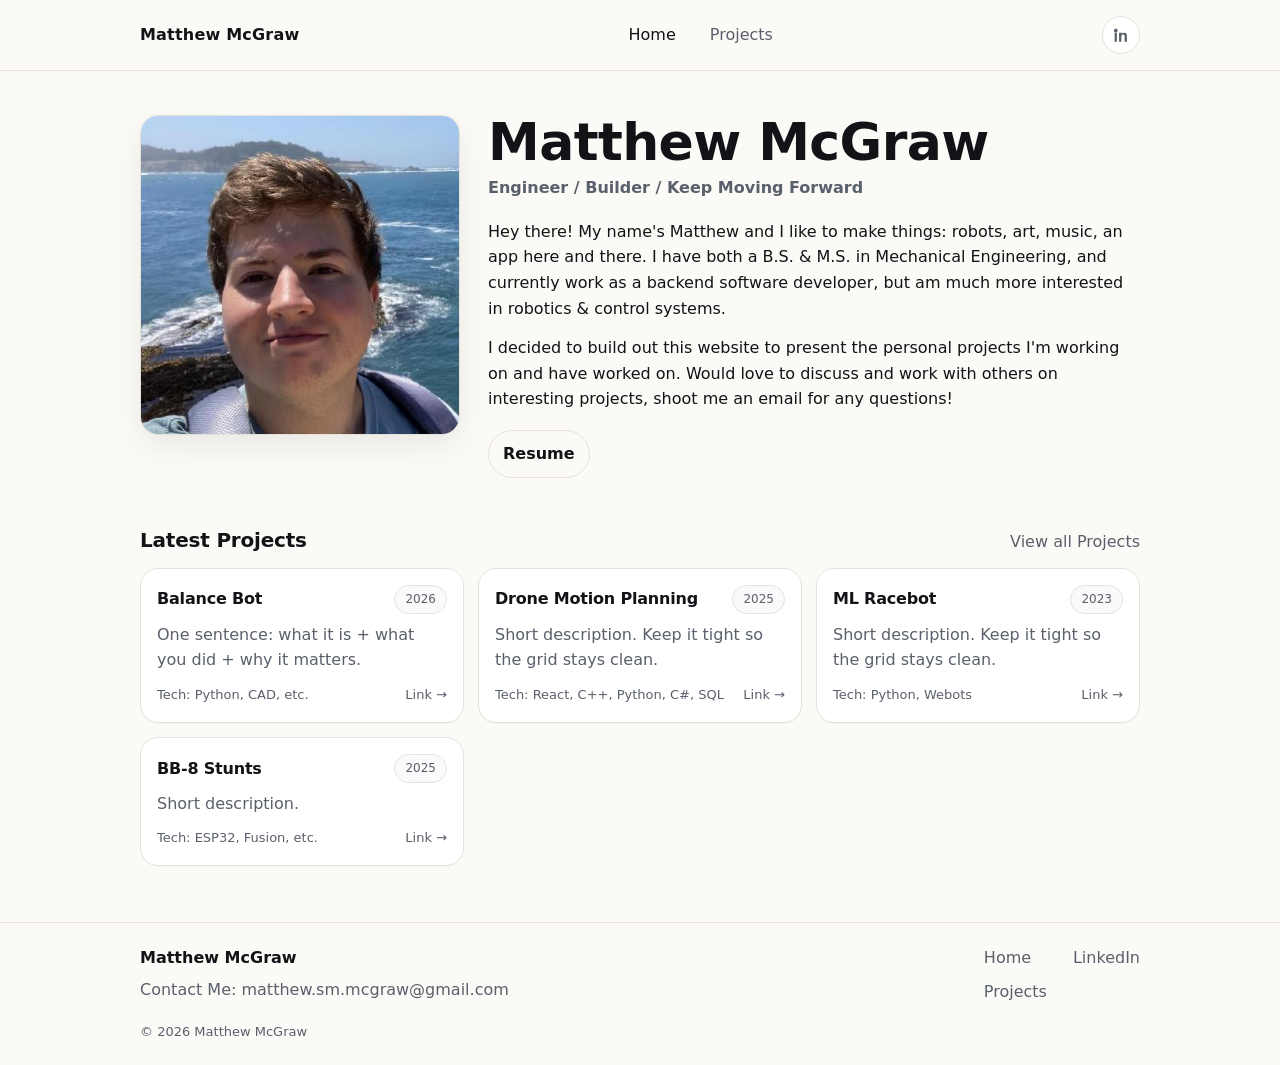
==== index.html @ 268a7ce0 "Update index.html" ====
<!doctype html>
<html lang="en">
<head>
  <meta charset="utf-8" />
  <meta name="viewport" content="width=device-width, initial-scale=1" />
  <title>Matthew McGraw — Portfolio</title>
  <meta name="description" content="Projects and write-ups by Matthew McGraw." />
  <link rel="stylesheet" href="/style.css" />
</head>

<body>
  <a class="skip-link" href="#content">Skip to Content</a>

  <header class="site-header">
    <div class="container header-inner">
      <a class="brand" href="/">Matthew McGraw</a>

      <nav class="nav">
        <a href="/" aria-current="page">Home</a>
        <a href="projects.html">Projects</a>
      </nav>

      <div class="social">
        <!-- Replace hrefs with yours -->
        <a class="icon-btn" href="https://www.linkedin.com/in/matthew-sm-mcgraw/" target="_blank" rel="noreferrer" aria-label="LinkedIn">
          <svg viewBox="0 0 24 24" aria-hidden="true"><path d="M4.98 3.5A2.5 2.5 0 1 1 5 8.5a2.5 2.5 0 0 1-.02-5ZM3.5 9h3v12h-3V9Zm7 0h2.9v1.64h.04c.4-.76 1.38-1.56 2.84-1.56 3.04 0 3.6 2 3.6 4.6V21h-3v-6.2c0-1.48-.03-3.38-2.06-3.38-2.06 0-2.38 1.6-2.38 3.27V21h-3V9Z"/></svg>
        </a>

      </div>
    </div>
  </header>

  <main id="content">
    <section class="hero">
      <div class="container hero-inner">
        <div class="hero-media">
          <!-- Put your image at /assets/portrait.jpg (or change the src) -->
          <img src="/assets/portrait.jpg" alt="Portrait of Matthew McGraw" loading="eager" />
        </div>

        <div class="hero-copy">
          <h1>Matthew McGraw</h1>
          <p class="kicker">Engineer / Builder / Keep Moving Forward</p>

          <p class="lede">
            Hey there! My name's Matthew and I like to make things: robots, art, music, an app
            here and there. I have both a B.S. & M.S. in Mechanical Engineering, and currently 
            work as a backend software developer, but am much more interested in robotics &
            control systems. 
          </p>

          <p class="lede">
            I decided to build out this website to present the personal projects I'm working on 
            and have worked on. Would love to discuss and work with others on interesting projects,
            shoot me an email for any questions!
          </p>

          <div class="cta-row">
            
            <a class="btn btn-ghost" href="/assets/Matthew-McGraw-Resume.pdf" target="_blank" rel="noreferrer">Resume</a>
          </div>
        </div>
      </div>
    </section>

    <section class="section">
      <div class="container section-head">
        <h2>Latest Projects</h2>
        <a class="text-link" href="projects.html">View all Projects</a>
      </div>

      <div class="container cards">
        <!-- Project card (duplicate as needed) -->
        <a class="card" href="https://github.com/" target="_blank" rel="noreferrer">
          <div class="card-top">
            <h3>Balance Bot</h3>
            <span class="pill">2026</span>
          </div>
          <p>One sentence: what it is + what you did + why it matters.</p>
          <div class="card-meta">
            <span>Tech: Python, CAD, etc.</span>
            <span>Link →</span>
          </div>
        </a>

        <a class="card" href="https://github.com/" target="_blank" rel="noreferrer">
          <div class="card-top">
            <h3>Drone Motion Planning</h3>
            <span class="pill">2025</span>
          </div>
          <p>Short description. Keep it tight so the grid stays clean.</p>
          <div class="card-meta">
            <span>Tech: React, C++, Python, C#, SQL</span>
            <span>Link →</span>
          </div>
        </a>
        
        <a class="card" href="projects/dl_racebot.html" target="_blank" rel="noreferrer">
          <div class="card-top">
            <h3>ML Racebot</h3>
            <span class="pill">2023</span>
          </div>
          <p>Short description. Keep it tight so the grid stays clean.</p>
          <div class="card-meta">
            <span>Tech: Python, Webots</span>
            <span>Link →</span>
          </div>
        </a>

        <a class="card" href="projects/bb8.html" target="_blank" rel="noreferrer">
          <div class="card-top">
            <h3>BB-8 Stunts</h3>
            <span class="pill">2025</span>
          </div>
          <p>Short description.</p>
          <div class="card-meta">
            <span>Tech: ESP32, Fusion, etc.</span>
            <span>Link →</span>
          </div>
        </a>
      </div>
    </section>

    <!-- <section class="section support">
      <div class="container support-inner">
        <h2>How to Support</h2>
        <p>
          Put your “support” blurb here (newsletter, GitHub sponsors, Patreon, hiring, collabs, etc.).
          Keep it friendly and direct.
        </p>
        <a class="btn" href="https://github.com/sponsors/" target="_blank" rel="noreferrer">Support / Sponsor</a>
      </div>
    </section> -->

    <footer class="site-footer">
      <div class="container footer-inner">
        <div class="footer-left">
          <p class="footer-title">Matthew McGraw</p>
          <p class="footer-sub">Contact Me: <a class="text-link" href="mailto:you@email.com">matthew.sm.mcgraw@gmail.com</a></p>
        </div>

        <div class="footer-right">
          <div class="footer-links">
            <a href="/">Home</a>
            <a href="projects.html">Projects</a>
          </div>
          <div class="footer-links">
            <a href="https://www.linkedin.com/in/matthew-sm-mcgraw/" target="_blank" rel="noreferrer">LinkedIn</a>
          </div>
        </div>
      </div>

      <div class="container footer-bottom">
        <span>© <span id="y"></span> Matthew McGraw</span>
      </div>
    </footer>
  </main>

  <script>
    document.getElementById("y").textContent = new Date().getFullYear();
  </script>
</body>
</html>
---- style.css ----
:root{
  --bg:#fbfaf7;
  --ink:#121316;
  --muted:#5a606b;
  --line:#e5e2da;
  --card:#ffffff;
  --shadow: 0 12px 30px rgba(0,0,0,.07);
  --radius: 18px;
}

*{ box-sizing:border-box; }
html,body{ margin:0; padding:0; }
body{
  font: 16px/1.6 ui-sans-serif, system-ui, -apple-system, Segoe UI, Roboto, Helvetica, Arial, "Apple Color Emoji","Segoe UI Emoji";
  color:var(--ink);
  background:var(--bg);
}

a{ color:inherit; text-decoration:none; }
img{ max-width:100%; display:block; }

.container{
  width:min(1040px, 100%);
  margin:0 auto;
  padding:0 20px;
}

.skip-link{
  position:absolute;
  left:-999px;
  top:10px;
  background:var(--ink);
  color:#fff;
  padding:10px 12px;
  border-radius:10px;
}
.skip-link:focus{ left:10px; z-index:999; }

.site-header{
  position:sticky;
  top:0;
  z-index:50;
  background: rgba(251,250,247,.86);
  backdrop-filter: blur(10px);
  border-bottom: 1px solid var(--line);
}

.header-inner{
  display:flex;
  align-items:center;
  justify-content:space-between;
  gap:16px;
  padding:14px 20px;
}

.brand{
  font-weight:650;
  letter-spacing:.2px;
}

.nav{
  display:flex;
  gap:14px;
  align-items:center;
}
.nav a{
  padding:8px 10px;
  border-radius:12px;
  color:var(--muted);
}
.nav a[aria-current="page"]{ color:var(--ink); }
.nav a:hover{ background:rgba(0,0,0,.04); color:var(--ink); }

.social{
  display:flex;
  gap:10px;
  align-items:center;
}
.icon-btn{
  width:38px;
  height:38px;
  border:1px solid var(--line);
  border-radius:999px;
  display:grid;
  place-items:center;
  background:var(--card);
}
.icon-btn svg{ width:18px; height:18px; fill: currentColor; color: var(--muted); }
.icon-btn:hover{
  box-shadow: var(--shadow);
  transform: translateY(-1px);
}
.icon-btn:hover svg{ color: var(--ink); }

.hero{
  padding:44px 0 10px;
}
.hero-inner{
  display:grid;
  grid-template-columns: 320px 1fr;
  gap:28px;
  align-items:start;
}

.hero-media{
  border-radius: var(--radius);
  overflow:hidden;
  border:1px solid var(--line);
  background: var(--card);
  box-shadow: var(--shadow);
}
.hero-media img{
  width:100%;
  height:auto;
}

.hero-copy h1{
  margin:0 0 6px;
  font-size: clamp(36px, 5vw, 52px);
  line-height:1.05;
  letter-spacing:-.6px;
}
.kicker{
  margin:0 0 18px;
  color:var(--muted);
  font-weight:600;
}
.lede{
  margin: 0 0 14px;
  color: var(--ink);
  max-width: 70ch;
}

.cta-row{
  display:flex;
  gap:12px;
  flex-wrap:wrap;
  margin-top: 18px;
}

.btn{
  display:inline-flex;
  align-items:center;
  justify-content:center;
  padding:10px 14px;
  border-radius:999px;
  border:1px solid var(--ink);
  background: var(--ink);
  color: #fff;
  font-weight:650;
}
.btn:hover{ transform: translateY(-1px); box-shadow: var(--shadow); }

.btn-ghost{
  background: transparent;
  color: var(--ink);
  border: 1px solid var(--line);
}
.btn-ghost:hover{ border-color: var(--ink); }

.section{
  padding: 26px 0 18px;
}

.section-head{
  display:flex;
  align-items:baseline;
  justify-content:space-between;
  gap:16px;
  margin-top: 10px;
  margin-bottom: 12px;
}

h2{
  margin:0;
  font-size: 20px;
  letter-spacing:-.2px;
}

.text-link{
  color: var(--muted);
  border-bottom: 1px solid transparent;
}
.text-link:hover{ color: var(--ink); border-bottom-color: var(--ink); }

.cards{
  display:grid;
  grid-template-columns: repeat(3, minmax(0, 1fr));
  gap:14px;
  padding-bottom: 8px;
}

.card{
  background: var(--card);
  border: 1px solid var(--line);
  border-radius: var(--radius);
  padding: 16px;
  box-shadow: 0 1px 0 rgba(0,0,0,.02);
}
.card:hover{
  box-shadow: var(--shadow);
  transform: translateY(-1px);
  border-color: rgba(18,19,22,.18);
}
.card-top{
  display:flex;
  align-items:center;
  justify-content:space-between;
  gap:10px;
}
.card h3{
  margin:0;
  font-size: 16px;
  letter-spacing:-.2px;
}
.card p{
  margin:8px 0 12px;
  color: var(--muted);
}
.card-meta{
  display:flex;
  align-items:center;
  justify-content:space-between;
  gap:12px;
  color: var(--muted);
  font-size: 13px;
}
.pill{
  font-size: 12px;
  color: var(--muted);
  border: 1px solid var(--line);
  padding: 4px 10px;
  border-radius: 999px;
  background: rgba(0,0,0,.02);
}

.support{
  padding-top: 16px;
}
.support-inner{
  background: var(--card);
  border: 1px solid var(--line);
  border-radius: calc(var(--radius) + 6px);
  padding: 22px;
  box-shadow: var(--shadow);
}
.support-inner p{ color: var(--muted); margin: 8px 0 14px; max-width: 75ch; }

.site-footer{
  margin-top: 30px;
  border-top: 1px solid var(--line);
  padding: 22px 0;
}
.footer-inner{
  display:flex;
  justify-content:space-between;
  gap:18px;
  flex-wrap:wrap;
}
.footer-title{ margin:0; font-weight:700; }
.footer-sub{ margin:6px 0 0; color: var(--muted); }

.footer-right{
  display:flex;
  gap:26px;
  flex-wrap:wrap;
}
.footer-links{
  display:flex;
  flex-direction:column;
  gap:8px;
  color: var(--muted);
}
.footer-links a:hover{ color: var(--ink); }

.footer-bottom{
  margin-top: 18px;
  color: var(--muted);
  font-size: 13px;
}

/* Responsive */
@media (max-width: 900px){
  .hero-inner{ grid-template-columns: 1fr; }
  .hero-media{ max-width: 420px; }
  .cards{ grid-template-columns: 1fr; }
  .nav{ display:none; } /* keeps header clean on mobile like many portfolio templates */
}
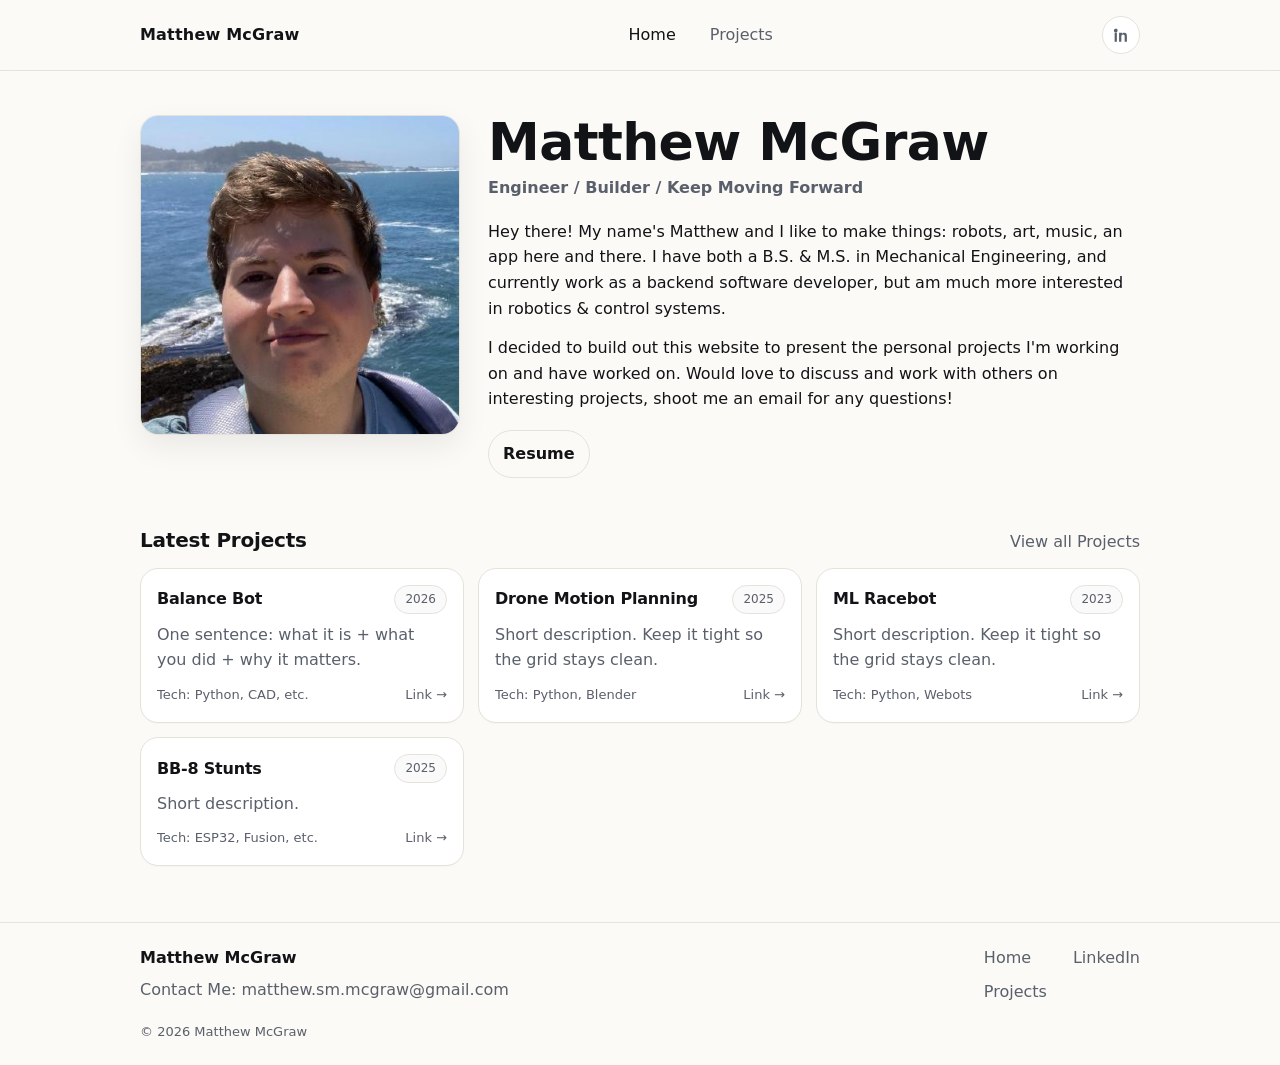
==== commit 67d83520: "Update index.html, add href to drone_mp.html" ====
--- a/index.html
+++ b/index.html
@@ -83,14 +83,14 @@
           </div>
         </a>
 
-        <a class="card" href="https://github.com/" target="_blank" rel="noreferrer">
+        <a class="card" href="projects/drone_mp.html" target="_blank" rel="noreferrer">
           <div class="card-top">
             <h3>Drone Motion Planning</h3>
             <span class="pill">2025</span>
           </div>
           <p>Short description. Keep it tight so the grid stays clean.</p>
           <div class="card-meta">
-            <span>Tech: React, C++, Python, C#, SQL</span>
+            <span>Tech: Python, Blender</span>
             <span>Link →</span>
           </div>
         </a>
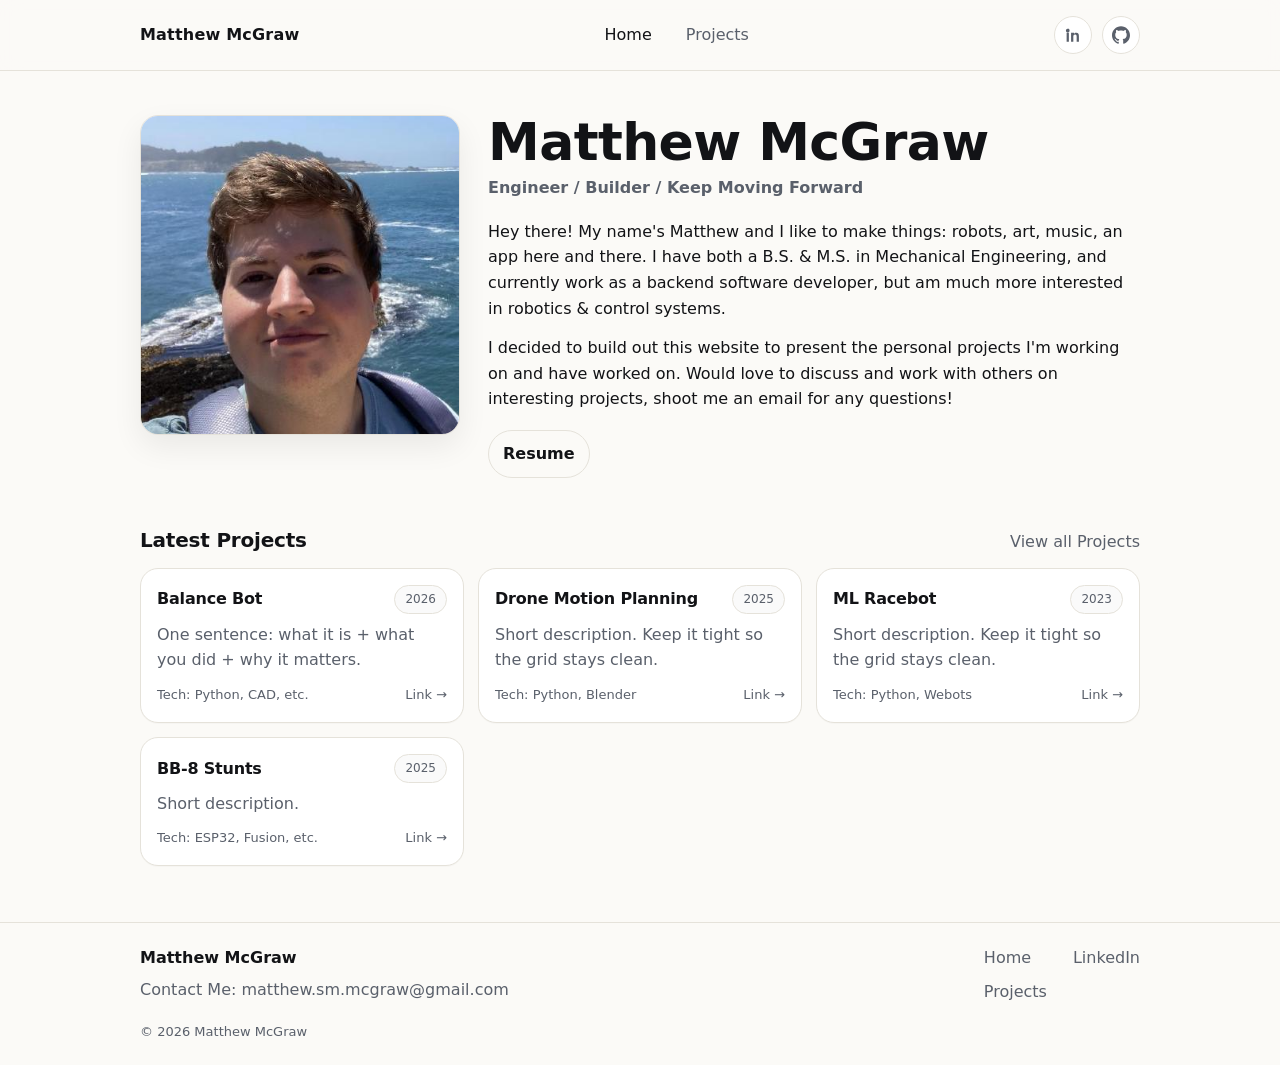
==== commit 6d7d3fde: "unifying header design" ====
--- a/index.html
+++ b/index.html
@@ -1,5 +1,6 @@
-<!doctype html>
+<!DOCTYPE html>
 <html lang="en">
+
 <head>
   <meta charset="utf-8" />
   <meta name="viewport" content="width=device-width, initial-scale=1" />
@@ -9,8 +10,6 @@
 </head>
 
 <body>
-  <a class="skip-link" href="#content">Skip to Content</a>
-
   <header class="site-header">
     <div class="container header-inner">
       <a class="brand" href="/">Matthew McGraw</a>
@@ -22,11 +21,23 @@
 
       <div class="social">
         <!-- Replace hrefs with yours -->
-        <a class="icon-btn" href="https://www.linkedin.com/in/matthew-sm-mcgraw/" target="_blank" rel="noreferrer" aria-label="LinkedIn">
-          <svg viewBox="0 0 24 24" aria-hidden="true"><path d="M4.98 3.5A2.5 2.5 0 1 1 5 8.5a2.5 2.5 0 0 1-.02-5ZM3.5 9h3v12h-3V9Zm7 0h2.9v1.64h.04c.4-.76 1.38-1.56 2.84-1.56 3.04 0 3.6 2 3.6 4.6V21h-3v-6.2c0-1.48-.03-3.38-2.06-3.38-2.06 0-2.38 1.6-2.38 3.27V21h-3V9Z"/></svg>
+        <a class="icon-btn" href="https://www.linkedin.com/in/matthew-sm-mcgraw/" target="_blank" rel="noreferrer"
+          aria-label="LinkedIn">
+          <svg viewBox="0 0 24 24" aria-hidden="true">
+            <path
+              d="M4.98 3.5A2.5 2.5 0 1 1 5 8.5a2.5 2.5 0 0 1-.02-5ZM3.5 9h3v12h-3V9Zm7 0h2.9v1.64h.04c.4-.76 1.38-1.56 2.84-1.56 3.04 0 3.6 2 3.6 4.6V21h-3v-6.2c0-1.48-.03-3.38-2.06-3.38-2.06 0-2.38 1.6-2.38 3.27V21h-3V9Z" />
+          </svg>
         </a>
+        <!-- GitHub icon -->
+        <a href="https://github.com/matthew-mcgraw" class="icon-btn" aria-label="GitHub" target="_blank" rel="noopener">
+          <svg viewBox="0 0 24 24" xmlns="http://www.w3.org/2000/svg">
+            <path
+              d="M12 .297c-6.63 0-12 5.373-12 12 0 5.303 3.438 9.8 8.205 11.385.6.113.82-.258.82-.577 0-.285-.01-1.04-.015-2.04-3.338.724-4.042-1.61-4.042-1.61C4.422 18.07 3.633 17.7 3.633 17.7c-1.087-.744.084-.729.084-.729 1.205.084 1.838 1.236 1.838 1.236 1.07 1.835 2.809 1.305 3.495.998.108-.776.417-1.305.76-1.605-2.665-.3-5.466-1.332-5.466-5.93 0-1.31.465-2.38 1.235-3.22-.135-.303-.54-1.523.105-3.176 0 0 1.005-.322 3.3 1.23.96-.267 1.98-.399 3-.405 1.02.006 2.04.138 3 .405 2.28-1.552 3.285-1.23 3.285-1.23.645 1.653.24 2.873.12 3.176.765.84 1.23 1.91 1.23 3.22 0 4.61-2.805 5.625-5.475 5.92.42.36.81 1.096.81 2.22 0 1.606-.015 2.896-.015 3.286 0 .315.21.69.825.57C20.565 22.092 24 17.592 24 12.297c0-6.627-5.373-12-12-12" />
+          </svg>
+        </a>
+      </div>
 
-      </div>
+    </div>
     </div>
   </header>
 
@@ -44,20 +55,21 @@
 
           <p class="lede">
             Hey there! My name's Matthew and I like to make things: robots, art, music, an app
-            here and there. I have both a B.S. & M.S. in Mechanical Engineering, and currently 
+            here and there. I have both a B.S. & M.S. in Mechanical Engineering, and currently
             work as a backend software developer, but am much more interested in robotics &
-            control systems. 
+            control systems.
           </p>
 
           <p class="lede">
-            I decided to build out this website to present the personal projects I'm working on 
+            I decided to build out this website to present the personal projects I'm working on
             and have worked on. Would love to discuss and work with others on interesting projects,
             shoot me an email for any questions!
           </p>
 
           <div class="cta-row">
-            
-            <a class="btn btn-ghost" href="/assets/Matthew-McGraw-Resume.pdf" target="_blank" rel="noreferrer">Resume</a>
+
+            <a class="btn btn-ghost" href="/assets/Matthew-McGraw-Resume.pdf" target="_blank"
+              rel="noreferrer">Resume</a>
           </div>
         </div>
       </div>
@@ -93,18 +105,18 @@
             <span>Tech: Python, Blender</span>
             <span>Link →</span>
           </div>
-        </a>
-        
-        <a class="card" href="projects/dl_racebot.html" target="_blank" rel="noreferrer">
-          <div class="card-top">
-            <h3>ML Racebot</h3>
-            <span class="pill">2023</span>
-          </div>
-          <p>Short description. Keep it tight so the grid stays clean.</p>
-          <div class="card-meta">
-            <span>Tech: Python, Webots</span>
-            <span>Link →</span>
-          </div>
+        </a>
+
+        <a class="card" href="projects/dl_racebot.html" target="_blank" rel="noreferrer">
+          <div class="card-top">
+            <h3>ML Racebot</h3>
+            <span class="pill">2023</span>
+          </div>
+          <p>Short description. Keep it tight so the grid stays clean.</p>
+          <div class="card-meta">
+            <span>Tech: Python, Webots</span>
+            <span>Link →</span>
+          </div>
         </a>
 
         <a class="card" href="projects/bb8.html" target="_blank" rel="noreferrer">
@@ -136,7 +148,8 @@
       <div class="container footer-inner">
         <div class="footer-left">
           <p class="footer-title">Matthew McGraw</p>
-          <p class="footer-sub">Contact Me: <a class="text-link" href="mailto:you@email.com">matthew.sm.mcgraw@gmail.com</a></p>
+          <p class="footer-sub">Contact Me: <a class="text-link"
+              href="mailto:you@email.com">matthew.sm.mcgraw@gmail.com</a></p>
         </div>
 
         <div class="footer-right">
@@ -160,4 +173,5 @@
     document.getElementById("y").textContent = new Date().getFullYear();
   </script>
 </body>
+
 </html>
--- a/style.css
+++ b/style.css
@@ -1,288 +1,512 @@
-:root{
-  --bg:#fbfaf7;
-  --ink:#121316;
-  --muted:#5a606b;
-  --line:#e5e2da;
-  --card:#ffffff;
-  --shadow: 0 12px 30px rgba(0,0,0,.07);
-  --radius: 18px;
-}
-
-*{ box-sizing:border-box; }
-html,body{ margin:0; padding:0; }
-body{
-  font: 16px/1.6 ui-sans-serif, system-ui, -apple-system, Segoe UI, Roboto, Helvetica, Arial, "Apple Color Emoji","Segoe UI Emoji";
-  color:var(--ink);
-  background:var(--bg);
-}
-
-a{ color:inherit; text-decoration:none; }
-img{ max-width:100%; display:block; }
-
-.container{
-  width:min(1040px, 100%);
-  margin:0 auto;
-  padding:0 20px;
-}
-
-.skip-link{
-  position:absolute;
-  left:-999px;
-  top:10px;
-  background:var(--ink);
-  color:#fff;
-  padding:10px 12px;
-  border-radius:10px;
-}
-.skip-link:focus{ left:10px; z-index:999; }
-
-.site-header{
-  position:sticky;
-  top:0;
-  z-index:50;
-  background: rgba(251,250,247,.86);
-  backdrop-filter: blur(10px);
-  border-bottom: 1px solid var(--line);
-}
-
-.header-inner{
-  display:flex;
-  align-items:center;
-  justify-content:space-between;
-  gap:16px;
-  padding:14px 20px;
-}
-
-.brand{
-  font-weight:650;
-  letter-spacing:.2px;
-}
-
-.nav{
-  display:flex;
-  gap:14px;
-  align-items:center;
-}
-.nav a{
-  padding:8px 10px;
-  border-radius:12px;
-  color:var(--muted);
-}
-.nav a[aria-current="page"]{ color:var(--ink); }
-.nav a:hover{ background:rgba(0,0,0,.04); color:var(--ink); }
-
-.social{
-  display:flex;
-  gap:10px;
-  align-items:center;
-}
-.icon-btn{
-  width:38px;
-  height:38px;
-  border:1px solid var(--line);
-  border-radius:999px;
-  display:grid;
-  place-items:center;
-  background:var(--card);
-}
-.icon-btn svg{ width:18px; height:18px; fill: currentColor; color: var(--muted); }
-.icon-btn:hover{
-  box-shadow: var(--shadow);
-  transform: translateY(-1px);
-}
-.icon-btn:hover svg{ color: var(--ink); }
-
-.hero{
-  padding:44px 0 10px;
-}
-.hero-inner{
-  display:grid;
-  grid-template-columns: 320px 1fr;
-  gap:28px;
-  align-items:start;
-}
-
-.hero-media{
-  border-radius: var(--radius);
-  overflow:hidden;
-  border:1px solid var(--line);
-  background: var(--card);
-  box-shadow: var(--shadow);
-}
-.hero-media img{
-  width:100%;
-  height:auto;
-}
-
-.hero-copy h1{
-  margin:0 0 6px;
-  font-size: clamp(36px, 5vw, 52px);
-  line-height:1.05;
-  letter-spacing:-.6px;
-}
-.kicker{
-  margin:0 0 18px;
-  color:var(--muted);
-  font-weight:600;
-}
-.lede{
-  margin: 0 0 14px;
-  color: var(--ink);
-  max-width: 70ch;
-}
-
-.cta-row{
-  display:flex;
-  gap:12px;
-  flex-wrap:wrap;
-  margin-top: 18px;
-}
-
-.btn{
-  display:inline-flex;
-  align-items:center;
-  justify-content:center;
-  padding:10px 14px;
-  border-radius:999px;
-  border:1px solid var(--ink);
-  background: var(--ink);
-  color: #fff;
-  font-weight:650;
-}
-.btn:hover{ transform: translateY(-1px); box-shadow: var(--shadow); }
-
-.btn-ghost{
-  background: transparent;
-  color: var(--ink);
-  border: 1px solid var(--line);
-}
-.btn-ghost:hover{ border-color: var(--ink); }
-
-.section{
-  padding: 26px 0 18px;
-}
-
-.section-head{
-  display:flex;
-  align-items:baseline;
-  justify-content:space-between;
-  gap:16px;
-  margin-top: 10px;
-  margin-bottom: 12px;
-}
-
-h2{
-  margin:0;
-  font-size: 20px;
-  letter-spacing:-.2px;
-}
-
-.text-link{
-  color: var(--muted);
-  border-bottom: 1px solid transparent;
-}
-.text-link:hover{ color: var(--ink); border-bottom-color: var(--ink); }
-
-.cards{
-  display:grid;
-  grid-template-columns: repeat(3, minmax(0, 1fr));
-  gap:14px;
-  padding-bottom: 8px;
-}
-
-.card{
-  background: var(--card);
-  border: 1px solid var(--line);
-  border-radius: var(--radius);
-  padding: 16px;
-  box-shadow: 0 1px 0 rgba(0,0,0,.02);
-}
-.card:hover{
-  box-shadow: var(--shadow);
-  transform: translateY(-1px);
-  border-color: rgba(18,19,22,.18);
-}
-.card-top{
-  display:flex;
-  align-items:center;
-  justify-content:space-between;
-  gap:10px;
-}
-.card h3{
-  margin:0;
-  font-size: 16px;
-  letter-spacing:-.2px;
-}
-.card p{
-  margin:8px 0 12px;
-  color: var(--muted);
-}
-.card-meta{
-  display:flex;
-  align-items:center;
-  justify-content:space-between;
-  gap:12px;
-  color: var(--muted);
-  font-size: 13px;
-}
-.pill{
-  font-size: 12px;
-  color: var(--muted);
-  border: 1px solid var(--line);
-  padding: 4px 10px;
-  border-radius: 999px;
-  background: rgba(0,0,0,.02);
-}
-
-.support{
-  padding-top: 16px;
-}
-.support-inner{
-  background: var(--card);
-  border: 1px solid var(--line);
-  border-radius: calc(var(--radius) + 6px);
-  padding: 22px;
-  box-shadow: var(--shadow);
-}
-.support-inner p{ color: var(--muted); margin: 8px 0 14px; max-width: 75ch; }
-
-.site-footer{
-  margin-top: 30px;
-  border-top: 1px solid var(--line);
-  padding: 22px 0;
-}
-.footer-inner{
-  display:flex;
-  justify-content:space-between;
-  gap:18px;
-  flex-wrap:wrap;
-}
-.footer-title{ margin:0; font-weight:700; }
-.footer-sub{ margin:6px 0 0; color: var(--muted); }
-
-.footer-right{
-  display:flex;
-  gap:26px;
-  flex-wrap:wrap;
-}
-.footer-links{
-  display:flex;
-  flex-direction:column;
-  gap:8px;
-  color: var(--muted);
-}
-.footer-links a:hover{ color: var(--ink); }
-
-.footer-bottom{
-  margin-top: 18px;
-  color: var(--muted);
-  font-size: 13px;
-}
-
-/* Responsive */
-@media (max-width: 900px){
-  .hero-inner{ grid-template-columns: 1fr; }
-  .hero-media{ max-width: 420px; }
-  .cards{ grid-template-columns: 1fr; }
-  .nav{ display:none; } /* keeps header clean on mobile like many portfolio templates */
-}+/*
+ * style.css — Base stylesheet
+ * ─────────────────────────────────────────────────────────────
+ * Shared across every page on the site. Contains design tokens,
+ * resets, layout primitives, and all reusable components.
+ *
+ * Each project page has its own companion stylesheet for styles
+ * that are unique to that page:
+ *   css/drone_mp.css   — Drone Motion Planning page
+ *   css/dl_racebot.css — DL RaceBot page
+ *   css/bb8.css        — BB-8 Stunts page
+ *
+ * Load order in each project page's <head>:
+ *   <link rel="stylesheet" href="../style.css">
+ *   <link rel="stylesheet" href="../css/[page].css">
+ * ─────────────────────────────────────────────────────────────
+ */
+
+
+/* ─────────────────────────────────────────────────────────────
+   DESIGN TOKENS
+   Global CSS custom properties (variables). Every colour, shadow,
+   and radius in the site references these — change a value here
+   and it updates everywhere automatically.
+   ───────────────────────────────────────────────────────────── */
+:root {
+  --bg:     #fbfaf7;                       /* off-white page background */
+  --ink:    #121316;                       /* near-black for text and filled buttons */
+  --muted:  #5a606b;                       /* secondary text, labels, meta info */
+  --line:   #e5e2da;                       /* borders and dividers */
+  --card:   #ffffff;                       /* card / surface background */
+  --shadow: 0 12px 30px rgba(0,0,0,.07);  /* standard elevation shadow */
+  --radius: 18px;                          /* default border-radius for cards/media */
+}
+
+
+/* ─────────────────────────────────────────────────────────────
+   RESET & BASE
+   Minimal reset so browsers render consistently. box-sizing is
+   set globally so padding never unexpectedly expands elements.
+   ───────────────────────────────────────────────────────────── */
+*, *::before, *::after {
+  box-sizing: border-box;
+}
+
+html, body {
+  margin: 0;
+  padding: 0;
+  overflow-y: scroll;
+}
+
+/* html {
+  overflow-y: scroll;
+} */
+
+body {
+  /* System font stack — uses the OS's native sans-serif for speed
+     and a familiar feel. Line-height 1.6 keeps body text readable. */
+  font: 16px/1.6 ui-sans-serif, system-ui, -apple-system, Segoe UI, Roboto,
+        Helvetica, Arial, "Apple Color Emoji", "Segoe UI Emoji";
+  color: var(--ink);
+  background: var(--bg);
+}
+
+/* Links inherit the surrounding text colour so they don't visually
+   interrupt prose. Underlines are added where needed via specific
+   component styles such as .text-link below. */
+a {
+  color: inherit;
+  text-decoration: none;
+}
+
+/* Images are block-level and constrained to their container so they
+   never overflow on small screens. */
+img {
+  max-width: 100%;
+  display: block;
+}
+
+
+/* ─────────────────────────────────────────────────────────────
+   LAYOUT — CONTAINER
+   Single max-width wrapper used on every page. min() ensures it
+   never exceeds 1040px on wide screens but fills 100% on mobile.
+   The 20px horizontal padding keeps content off the screen edge.
+   ───────────────────────────────────────────────────────────── */
+.container {
+  width: min(1040px, 100%);
+  margin: 0 auto;
+  padding: 0 20px;
+}
+
+
+/* ─────────────────────────────────────────────────────────────
+   ACCESSIBILITY — SKIP LINK
+   Hidden off-screen by default; snaps into view on keyboard focus
+   so screen-reader and keyboard-only users can jump straight to
+   main content without tabbing through the entire header.
+   ───────────────────────────────────────────────────────────── */
+.skip-link {
+  position: absolute;
+  left: -999px;
+  top: 10px;
+  background: var(--ink);
+  color: #fff;
+  padding: 10px 12px;
+  border-radius: 10px;
+}
+.skip-link:focus {
+  left: 10px;
+  z-index: 999;
+}
+
+
+/* ─────────────────────────────────────────────────────────────
+   HEADER
+   Sticky header that stays at the top of the viewport while
+   scrolling. The semi-transparent background + backdrop-filter
+   creates a frosted-glass effect over the page content below.
+   ───────────────────────────────────────────────────────────── */
+.site-header {
+  position: sticky;
+  top: 0;
+  z-index: 50;                            /* sits above all page content */
+  background: rgba(251,250,247,.86);      /* --bg at 86% opacity */
+  backdrop-filter: blur(10px);            /* blurs content scrolling underneath */
+  border-bottom: 1px solid var(--line);
+}
+
+/* Flex row: brand on the left, nav in the centre, social on the right */
+.header-inner {
+  display: flex;
+  align-items: center;
+  justify-content: space-between;
+  gap: 16px;
+  padding: 14px 20px;
+}
+
+/* Site name / logo wordmark */
+.brand {
+  font-weight: 650;
+  letter-spacing: .2px;
+}
+
+
+/* ─────────────────────────────────────────────────────────────
+   NAVIGATION
+   Horizontal link row inside the header. The aria-current="page"
+   attribute marks the active link and receives the full --ink
+   colour to indicate which page you are on.
+   ───────────────────────────────────────────────────────────── */
+.nav {
+  display: flex;
+  gap: 14px;
+  align-items: center;
+}
+
+.nav a {
+  padding: 8px 10px;
+  border-radius: 12px;
+  color: var(--muted);
+}
+
+.nav a[aria-current="page"] {
+  color: var(--ink);        /* active page link gets full contrast */
+}
+
+.nav a:hover {
+  background: rgba(0,0,0,.04);
+  color: var(--ink);
+}
+
+
+/* ─────────────────────────────────────────────────────────────
+   SOCIAL ICON BUTTONS
+   Small circular buttons used in the header for GitHub, LinkedIn,
+   etc. The SVG fills with currentColor so the hover state only
+   needs to update the text colour to change the icon tint.
+   ───────────────────────────────────────────────────────────── */
+.social {
+  display: flex;
+  gap: 10px;
+  align-items: center;
+}
+
+.icon-btn {
+  width: 38px;
+  height: 38px;
+  border: 1px solid var(--line);
+  border-radius: 999px;       /* large value guarantees a perfect circle */
+  display: grid;
+  place-items: center;
+  background: var(--card);
+}
+
+.icon-btn svg {
+  width: 18px;
+  height: 18px;
+  fill: currentColor;
+  color: var(--muted);
+}
+
+.icon-btn:hover {
+  box-shadow: var(--shadow);
+  transform: translateY(-1px);
+}
+
+.icon-btn:hover svg {
+  color: var(--ink);
+}
+
+
+/* ─────────────────────────────────────────────────────────────
+   HERO SECTION
+   Two-column grid: a fixed-width media panel on the left (image
+   or video) and the copy column (headline, description, CTAs) on
+   the right taking the remaining space.
+   ───────────────────────────────────────────────────────────── */
+.hero {
+  padding: 44px 0 10px;
+}
+
+.hero-inner {
+  display: grid;
+  grid-template-columns: 320px 1fr;  /* left column fixed, right fills space */
+  gap: 28px;
+  align-items: start;
+}
+
+/* The image / video container on the left side of the hero */
+.hero-media {
+  border-radius: var(--radius);
+  overflow: hidden;
+  border: 1px solid var(--line);
+  background: var(--card);
+  box-shadow: var(--shadow);
+}
+
+.hero-media img {
+  width: 100%;
+  height: auto;
+}
+
+/* Hero headline — clamp() creates fluid type that scales between
+   36px at narrow viewports and 52px at wide ones. */
+.hero-copy h1 {
+  margin: 0 0 6px;
+  font-size: clamp(36px, 5vw, 52px);
+  line-height: 1.05;
+  letter-spacing: -.6px;
+}
+
+/* Small category / context label that appears above the headline */
+.kicker {
+  margin: 0 0 18px;
+  color: var(--muted);
+  font-weight: 600;
+}
+
+/* One or two sentences of intro text below the headline.
+   max-width: 70ch keeps lines at a comfortable reading length. */
+.lede {
+  margin: 0 0 14px;
+  color: var(--ink);
+  max-width: 70ch;
+}
+
+/* Row of call-to-action buttons below the lede */
+.cta-row {
+  display: flex;
+  gap: 12px;
+  flex-wrap: wrap;
+  margin-top: 18px;
+}
+
+
+/* ─────────────────────────────────────────────────────────────
+   BUTTONS
+   Two variants share the same pill shape (border-radius: 999px)
+   and lift slightly on hover via a translateY transform.
+
+     .btn        — filled dark button, primary action
+     .btn-ghost  — transparent outline button, secondary action
+   ───────────────────────────────────────────────────────────── */
+.btn {
+  display: inline-flex;
+  align-items: center;
+  justify-content: center;
+  padding: 10px 14px;
+  border-radius: 999px;
+  border: 1px solid var(--ink);
+  background: var(--ink);
+  color: #fff;
+  font-weight: 650;
+}
+
+.btn:hover {
+  transform: translateY(-1px);
+  box-shadow: var(--shadow);
+}
+
+.btn-ghost {
+  background: transparent;
+  color: var(--ink);
+  border: 1px solid var(--line);
+}
+
+.btn-ghost:hover {
+  border-color: var(--ink);
+}
+
+
+/* ─────────────────────────────────────────────────────────────
+   SECTION
+   Generic content section with vertical breathing room above and
+   below. .section-head is a flex row with a heading on the left
+   and an optional "see all" link on the right.
+   ───────────────────────────────────────────────────────────── */
+.section {
+  padding: 26px 0 18px;
+}
+
+.section-head {
+  display: flex;
+  align-items: baseline;
+  justify-content: space-between;
+  gap: 16px;
+  margin-top: 10px;
+  margin-bottom: 12px;
+}
+
+/* Section headings are slightly smaller than a default h2 so they
+   don't compete visually with the hero headline. */
+h2 {
+  margin: 0;
+  font-size: 20px;
+  letter-spacing: -.2px;
+}
+
+/* Inline text link with a transparent underline that animates in
+   on hover, giving a subtle interactive indicator. */
+.text-link {
+  color: var(--muted);
+  border-bottom: 1px solid transparent;
+}
+
+.text-link:hover {
+  color: var(--ink);
+  border-bottom-color: var(--ink);
+}
+
+
+/* ─────────────────────────────────────────────────────────────
+   CARDS GRID
+   Three-column responsive grid of cards. Each card is a white
+   surface with a border, a faint bottom shadow at rest, and a
+   more pronounced lift effect on hover.
+   ───────────────────────────────────────────────────────────── */
+.cards {
+  display: grid;
+  grid-template-columns: repeat(3, minmax(0, 1fr));
+  gap: 14px;
+  padding-bottom: 8px;
+}
+
+.card {
+  background: var(--card);
+  border: 1px solid var(--line);
+  border-radius: var(--radius);
+  padding: 16px;
+  box-shadow: 0 1px 0 rgba(0,0,0,.02);   /* subtle bottom shadow at rest */
+}
+
+.card:hover {
+  box-shadow: var(--shadow);
+  transform: translateY(-1px);
+  border-color: rgba(18,19,22,.18);      /* slightly darker border on hover */
+}
+
+/* Top row inside a card: title on the left, pill label on the right */
+.card-top {
+  display: flex;
+  align-items: center;
+  justify-content: space-between;
+  gap: 10px;
+}
+
+.card h3 {
+  margin: 0;
+  font-size: 16px;
+  letter-spacing: -.2px;
+}
+
+.card p {
+  margin: 8px 0 12px;
+  color: var(--muted);
+}
+
+/* Bottom row of a card: supplementary info like file name or stats */
+.card-meta {
+  display: flex;
+  align-items: center;
+  justify-content: space-between;
+  gap: 12px;
+  color: var(--muted);
+  font-size: 13px;
+}
+
+/* Small rounded tag used to label a card's type or category */
+.pill {
+  font-size: 12px;
+  color: var(--muted);
+  border: 1px solid var(--line);
+  padding: 4px 10px;
+  border-radius: 999px;
+  background: rgba(0,0,0,.02);
+}
+
+
+/* ─────────────────────────────────────────────────────────────
+   SUPPORT / ABOUT BLOCK
+   A full-width highlighted panel used for "About this project"
+   or "Built with" sections, typically at the bottom of a page.
+   Slightly more rounded than a standard card to visually
+   distinguish it as a section-level element.
+   ───────────────────────────────────────────────────────────── */
+.support {
+  padding-top: 16px;
+}
+
+.support-inner {
+  background: var(--card);
+  border: 1px solid var(--line);
+  border-radius: calc(var(--radius) + 6px);  /* extra rounding vs .card */
+  padding: 22px;
+  box-shadow: var(--shadow);
+}
+
+.support-inner p {
+  color: var(--muted);
+  margin: 8px 0 14px;
+  max-width: 75ch;
+}
+
+
+/* ─────────────────────────────────────────────────────────────
+   FOOTER
+   Two-column layout: branding on the left, grouped link columns
+   on the right. flex-wrap allows it to reflow to a single column
+   on narrow screens without a dedicated media query.
+   ───────────────────────────────────────────────────────────── */
+.site-footer {
+  margin-top: 30px;
+  border-top: 1px solid var(--line);
+  padding: 22px 0;
+}
+
+.footer-inner {
+  display: flex;
+  justify-content: space-between;
+  gap: 18px;
+  flex-wrap: wrap;
+}
+
+.footer-title {
+  margin: 0;
+  font-weight: 700;
+}
+
+.footer-sub {
+  margin: 6px 0 0;
+  color: var(--muted);
+}
+
+.footer-right {
+  display: flex;
+  gap: 26px;
+  flex-wrap: wrap;
+}
+
+/* A vertical column of footer links, e.g. "Project" or "Contact" */
+.footer-links {
+  display: flex;
+  flex-direction: column;
+  gap: 8px;
+  color: var(--muted);
+}
+
+.footer-links a:hover {
+  color: var(--ink);
+}
+
+/* Small copyright / attribution line at the very bottom */
+.footer-bottom {
+  margin-top: 18px;
+  color: var(--muted);
+  font-size: 13px;
+}
+
+
+/* ─────────────────────────────────────────────────────────────
+   RESPONSIVE BREAKPOINTS
+   At 900px the hero collapses to a single column, the card grid
+   goes to one column, and the nav is hidden to keep the header
+   uncluttered on mobile (a common portfolio pattern).
+   ───────────────────────────────────────────────────────────── */
+@media (max-width: 900px) {
+  .hero-inner { grid-template-columns: 1fr; }
+  .hero-media { max-width: 420px; }
+  .cards      { grid-template-columns: 1fr; }
+  .nav        { display: none; }
+}
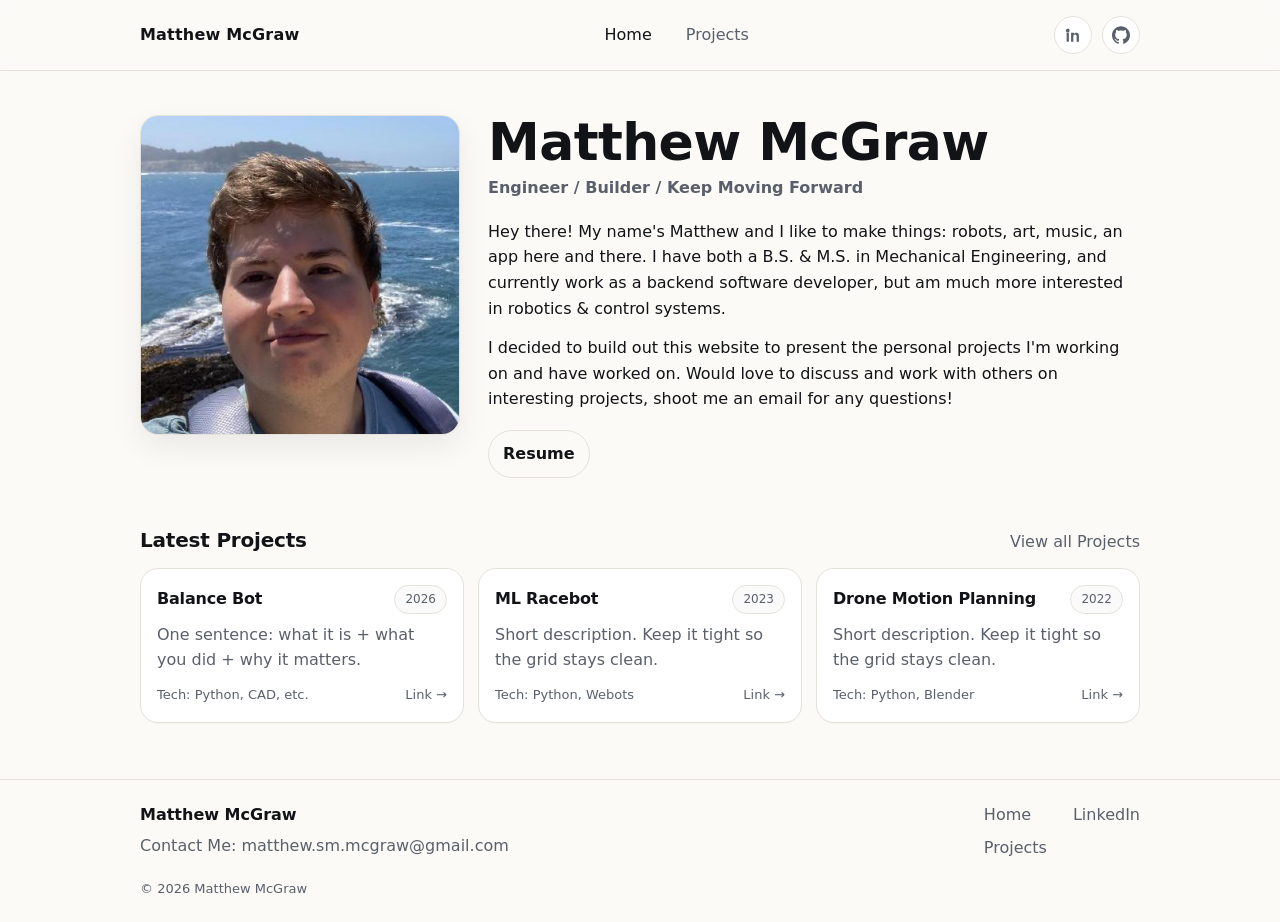
==== commit ed0773ae: "Merge pull request #17 from matthew-mcgraw/dev changing dl racebot video width, only using top 3 pro" ====
--- a/index.html
+++ b/index.html
@@ -95,19 +95,7 @@
           </div>
         </a>
 
-        <a class="card" href="projects/drone_mp.html" target="_blank" rel="noreferrer">
-          <div class="card-top">
-            <h3>Drone Motion Planning</h3>
-            <span class="pill">2025</span>
-          </div>
-          <p>Short description. Keep it tight so the grid stays clean.</p>
-          <div class="card-meta">
-            <span>Tech: Python, Blender</span>
-            <span>Link →</span>
-          </div>
-        </a>
-
-        <a class="card" href="projects/dl_racebot.html" target="_blank" rel="noreferrer">
+        <a class="card" href="projects/dl_racebot.html">
           <div class="card-top">
             <h3>ML Racebot</h3>
             <span class="pill">2023</span>
@@ -117,19 +105,20 @@
             <span>Tech: Python, Webots</span>
             <span>Link →</span>
           </div>
-        </a>
+        </a>        
 
-        <a class="card" href="projects/bb8.html" target="_blank" rel="noreferrer">
+        <a class="card" href="projects/drone_mp.html">
           <div class="card-top">
-            <h3>BB-8 Stunts</h3>
-            <span class="pill">2025</span>
+            <h3>Drone Motion Planning</h3>
+            <span class="pill">2022</span>
           </div>
-          <p>Short description.</p>
+          <p>Short description. Keep it tight so the grid stays clean.</p>
           <div class="card-meta">
-            <span>Tech: ESP32, Fusion, etc.</span>
+            <span>Tech: Python, Blender</span>
             <span>Link →</span>
           </div>
         </a>
+
       </div>
     </section>
 
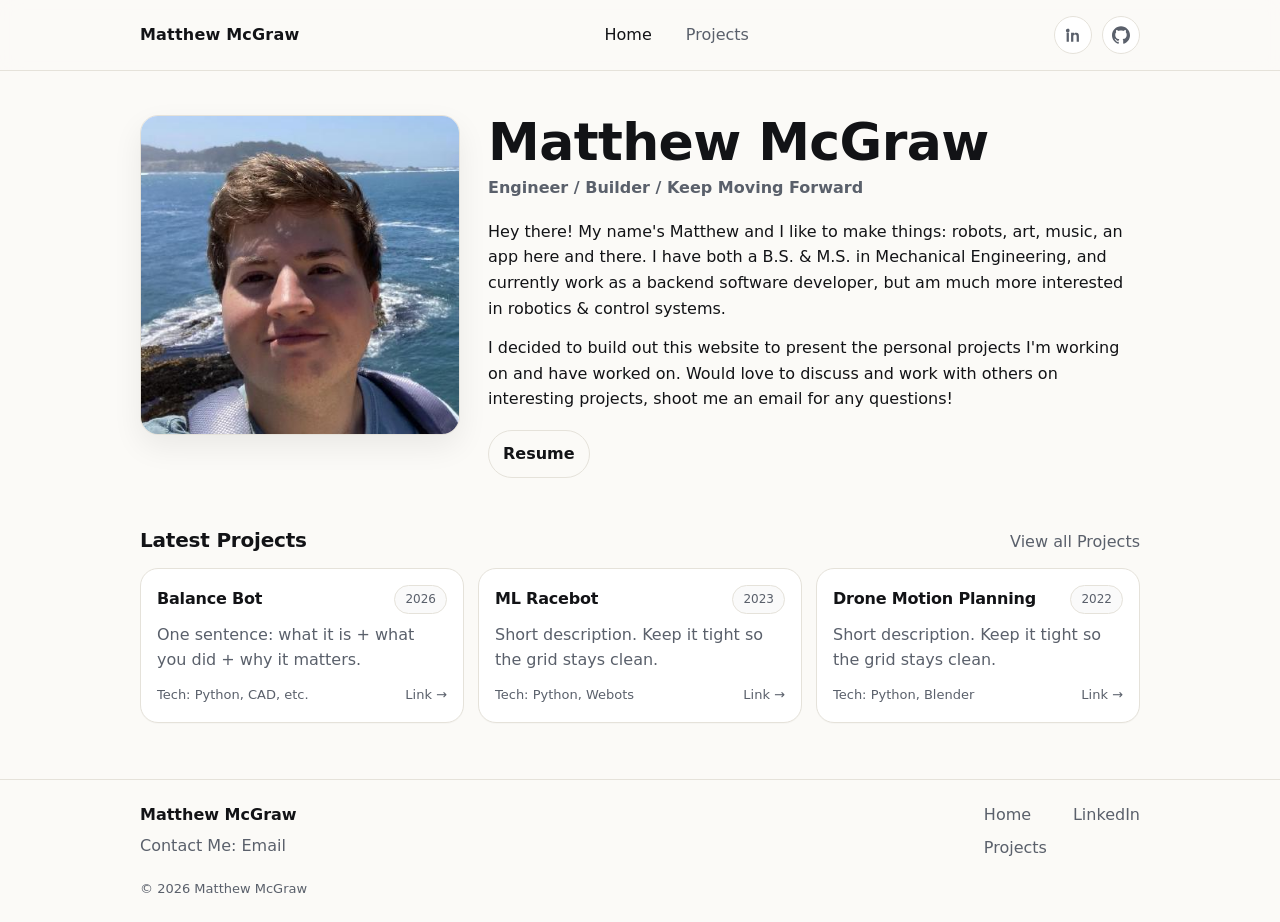
==== commit 2bcddbc3: "Merge pull request #21 from matthew-mcgraw/dev updates to footers" ====
--- a/index.html
+++ b/index.html
@@ -138,7 +138,7 @@
         <div class="footer-left">
           <p class="footer-title">Matthew McGraw</p>
           <p class="footer-sub">Contact Me: <a class="text-link"
-              href="mailto:you@email.com">matthew.sm.mcgraw@gmail.com</a></p>
+              href="mailto:matthew.sm.mcgraw@gmail.com">Email</a></p>
         </div>
 
         <div class="footer-right">
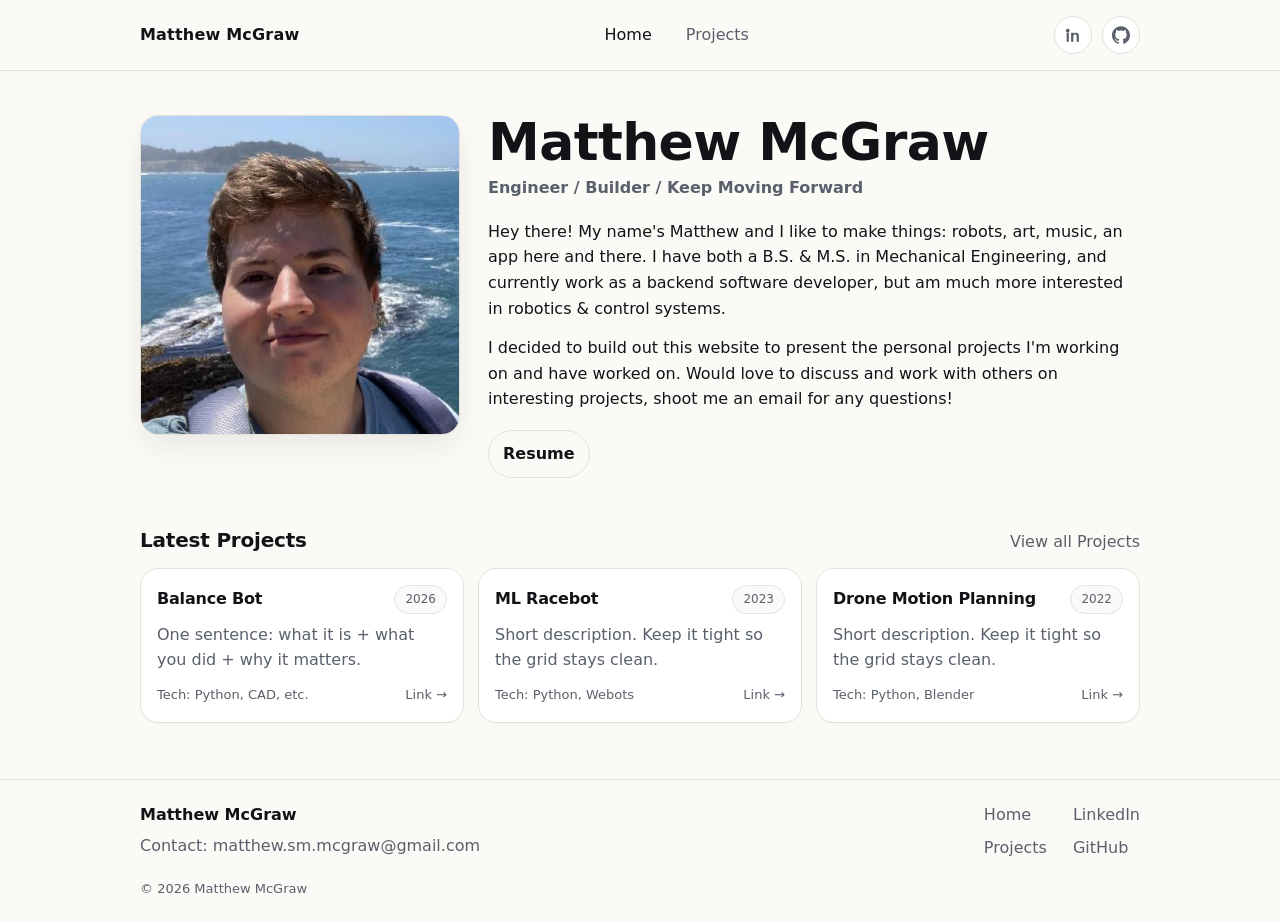
==== commit b04b5b33: "unifying footer across pages" ====
--- a/index.html
+++ b/index.html
@@ -105,7 +105,7 @@
             <span>Tech: Python, Webots</span>
             <span>Link →</span>
           </div>
-        </a>        
+        </a>
 
         <a class="card" href="projects/drone_mp.html">
           <div class="card-top">
@@ -135,12 +135,11 @@
 
     <footer class="site-footer">
       <div class="container footer-inner">
-        <div class="footer-left">
+        <div>
           <p class="footer-title">Matthew McGraw</p>
-          <p class="footer-sub">Contact Me: <a class="text-link"
-              href="mailto:matthew.sm.mcgraw@gmail.com">Email</a></p>
+          <p class="footer-sub">Contact: <a class="text-link"
+              href="mailto:matthew.sm.mcgraw@gmail.com">matthew.sm.mcgraw@gmail.com</a></p>
         </div>
-
         <div class="footer-right">
           <div class="footer-links">
             <a href="/">Home</a>
@@ -148,14 +147,15 @@
           </div>
           <div class="footer-links">
             <a href="https://www.linkedin.com/in/matthew-sm-mcgraw/" target="_blank" rel="noreferrer">LinkedIn</a>
+            <a href="https://github.com/matthew-mcgraw" target="_blank" rel="noreferrer">GitHub</a>
           </div>
         </div>
       </div>
-
       <div class="container footer-bottom">
         <span>© <span id="y"></span> Matthew McGraw</span>
       </div>
     </footer>
+    <script>document.getElementById("y").textContent = new Date().getFullYear();</script>
   </main>
 
   <script>
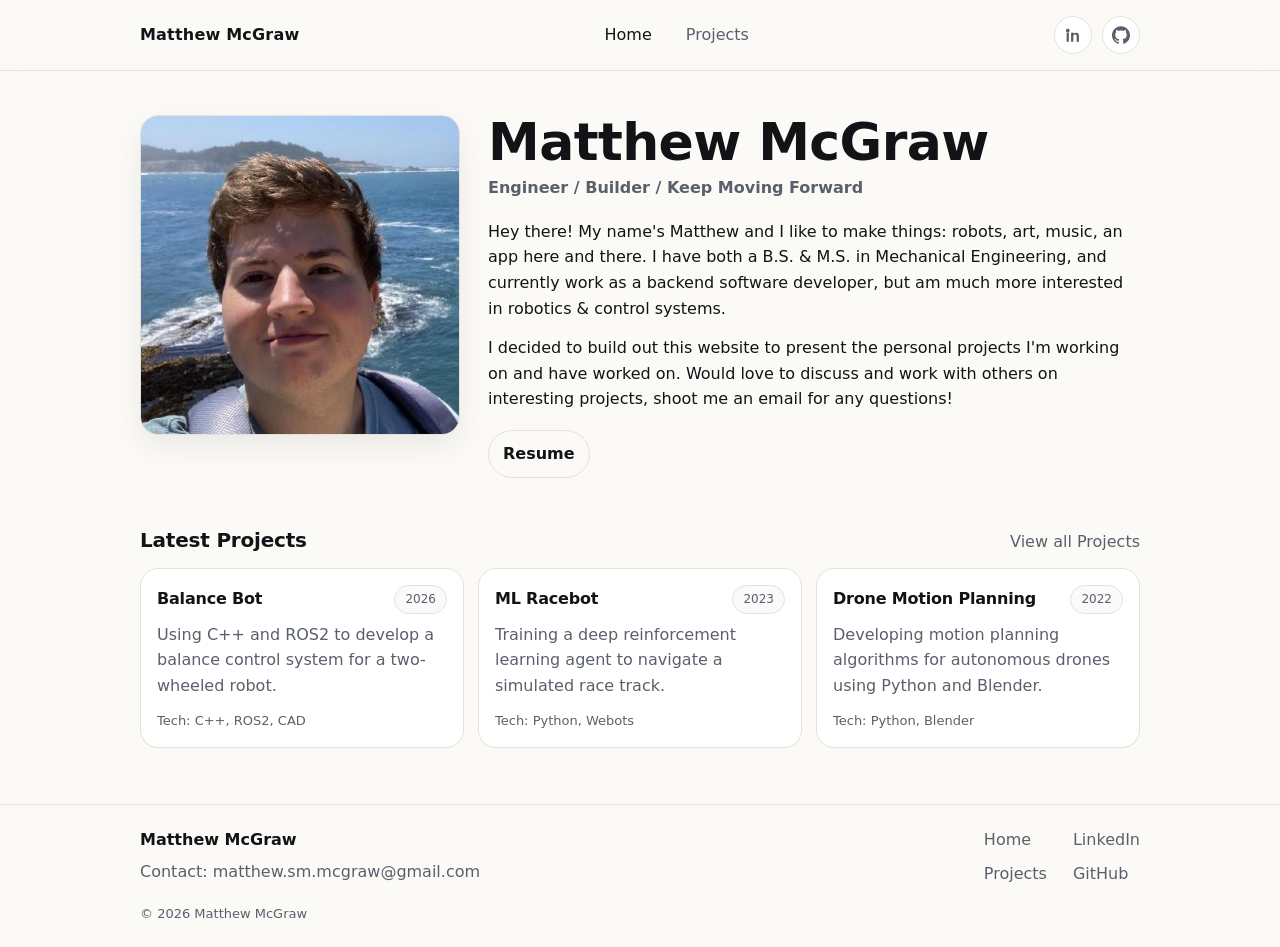
==== commit 9baf9f01: "updating descriptions in cards" ====
--- a/index.html
+++ b/index.html
@@ -88,10 +88,9 @@
             <h3>Balance Bot</h3>
             <span class="pill">2026</span>
           </div>
-          <p>One sentence: what it is + what you did + why it matters.</p>
+          <p>Using C++ and ROS2 to develop a balance control system for a two-wheeled robot.</p>
           <div class="card-meta">
-            <span>Tech: Python, CAD, etc.</span>
-            <span>Link →</span>
+            <span>Tech: C++, ROS2, CAD</span>
           </div>
         </a>
 
@@ -100,10 +99,9 @@
             <h3>ML Racebot</h3>
             <span class="pill">2023</span>
           </div>
-          <p>Short description. Keep it tight so the grid stays clean.</p>
+          <p>Training a deep reinforcement learning agent to navigate a simulated race track.</p>
           <div class="card-meta">
             <span>Tech: Python, Webots</span>
-            <span>Link →</span>
           </div>
         </a>
 
@@ -112,10 +110,9 @@
             <h3>Drone Motion Planning</h3>
             <span class="pill">2022</span>
           </div>
-          <p>Short description. Keep it tight so the grid stays clean.</p>
+          <p>Developing motion planning algorithms for autonomous drones using Python and Blender.</p>
           <div class="card-meta">
             <span>Tech: Python, Blender</span>
-            <span>Link →</span>
           </div>
         </a>
 
